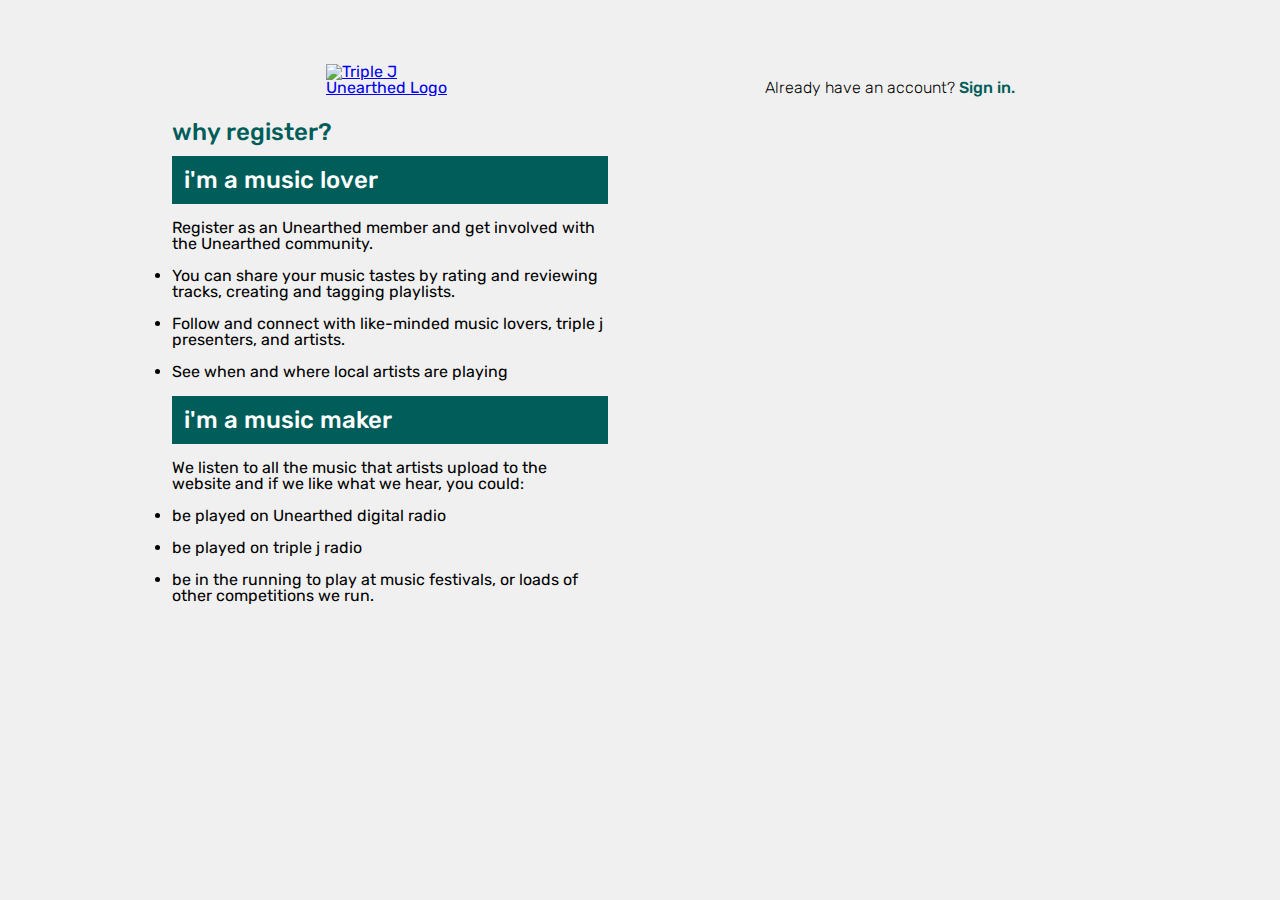
==== onboard-1.html @ 3b94a608 "moved sign in text below form" ====
<!DOCTYPE html>
<html>

<head>
    <!-- Meta tags-->
    <meta charset="utf-8">
    <meta name="viewport" content="width=device-width, initial-scale=1.0, minimum-scale=1.0">
    <meta name="designer" content="Anthony Yip">
    <!-- Required imported CSS files -->

    <!-- Reset CSS styles-->
    <link rel="stylesheet" href="css/reset.css" />
    <!-- Main CSS file -->
    <link rel="stylesheet" href="css/styles.css" />
    <!-- Load an icon library to show a hamburger menu (bars) on small screens -->
    <link rel="stylesheet" href="https://cdnjs.cloudflare.com/ajax/libs/font-awesome/4.7.0/css/font-awesome.min.css">
    <!-- Title -->
    <title>Triple J Unearthed Sign Up</title>

</head>

<body class="container" id="form-body">
    <div class="onboard_info">
        <a href="index.html"><img src="img/Logo_B_1.png" alt="Triple J Unearthed Logo" class="img-logo"></a>
        <h1 class="info_h1">why register?</h1>
        <h2 class="info_h2">i'm a music lover</h2>
        <p>Register as an Unearthed member and get involved with the Unearthed community.</p>
        <ul>
            <li>You can share your music tastes by rating and reviewing tracks, creating and tagging playlists.</li>
            <li>Follow and connect with like-minded music lovers, triple j presenters, and artists.</li>
            <li>See when and where local artists are playing</li>
        </ul>
        <h2 class="info_h2">i'm a music maker</h2>
        <p>We listen to all the music that artists upload to the website and if we like what we hear, you could:</p>
        <ul>
            <li>be played on Unearthed digital radio</li>
            <li>be played on triple j radio</li>
            <li> be in the running to play at music festivals, or loads of other competitions we run.</li>
        </ul>
    </div>
    <div class="form_wrapper">
        <fieldset class="msf_hide">
            <h2 class="form_h2">Create your account</h2>

            <div class="form-group">
                <label for="firstname">First Name</label>
                <input type="text" id="firstname" name="firstname" placeholder="Enter your first name here">
                <div class="messages"></div>
            </div>
            <div class="form-group">
                <label for="lastname">Last Name</label>
                <input type="text" id="lastname" name="firstname" placeholder="Enter your last name here">
                <div class="messages"></div>
            </div>
            <div class="form-group">
                <label for="email">Email</label>
                <input type="email" id="email" name="email" placeholder="Enter your email here">
                <div class="messages"></div>
            </div>
            <div class="form-group">
                <label for="password">Password</label>
                <input type="password" id="password" name="password" placeholder="Enter your password here">
                <div class="messages"></div>
            </div>

            <input type="button" name="back" value="Back" onclick="msf_btn_back()">
            <input type="button" name="next" value="Next" onclick="msf_btn_next()">
            <div class="msf_bullet_o"></div>
            <div class="msf_line"></div>

        </fieldset>

        <fieldset class="msf_hide">
            <h2 class="form_h2">Your details</h2>
            <div class="form-group">
                <label for="birthdate">Date of Birth</label>
                <input type="date" name="date" placeholder="Birthdate">
            </div>
            <div class="form-group">
                <label for="gender">Gender</label>
                <select id="gender" name="gender">
                          <option value="">Choose Gender</option>
                          <option value="male">Male</option>
                          <option value="female">Female</option>
                          <option value="other">Other</option>
                        </select>
                <div class="messages"></div>
            </div>
            <div class="form-group">
                <label for="country">Country</label>
                <select id="country" name="country">
                      <option value="">Choose Country</option>
                      <option value="AF">Afghanistan</option>
                      <option value="AX">Åland Islands</option>
                      <option value="AL">Albania</option>
                      <option value="DZ">Algeria</option>
                      <option value="AS">American Samoa</option>
                      <option value="AD">Andorra</option>
                      <option value="AO">Angola</option>
                      <option value="AI">Anguilla</option>
                      <option value="AQ">Antarctica</option>
                      <option value="AG">Antigua and Barbuda</option>
                      <option value="AR">Argentina</option>
                      <option value="AM">Armenia</option>
                      <option value="AW">Aruba</option>
                      <option value="AU">Australia</option>
                      <option value="AT">Austria</option>
                      <option value="AZ">Azerbaijan</option>
                    </select>
                <div class="messages"></div>
            </div>
            <div class="form-group">
                <label for="postcode">Postcode</label>
                <input type="number" id="postcode" name="postcode" placeholder="Enter your postcode here">
                <div class="messages"></div>
            </div>
            <input type="button" name="back" value="Back" onclick="msf_btn_back()">
            <input type="button" name="next" value="Next" onclick="msf_btn_next()">
            <div class="msf_bullet_o"></div>
            <div class="msf_line"></div>
        </fieldset>

        <fieldset class="msf_hide">
            <h2 class="form_h2">Your preferences</h2>
            <div class="form-group">
                <label for="taste">Your music tastes</label>
                <input type="text" name="taste" placeholder="Enter your favourite genres here">
            </div>
            <div class="form-group">
                <label for="news">Unearthed news</label>
                <label class="checkbox-container">Add me to the newsletter
                    <input type="checkbox">
                    <span class="checkmark"></span>
                </label>
            </div>
            <input type="button" name="back" value="Back" onclick="msf_btn_back()">
            <input type="button" name="next" value="Next" onclick="msf_btn_next()">
            <input type="submit" name="submit" value="Create" onclick="">
            <div class="msf_bullet_o"></div>
            <div class="msf_line"></div>
        </fieldset>
        
        <div class="signin_p">
                <p>Already have an account? <a href="#">Sign in.</a> </p>
            </div>
    </div>


</body>

<script type="text/javascript" src="js/script.js"></script>

</html>
---- css/styles.css ----
@import url('https://fonts.googleapis.com/css?family=Rubik:300,300i,500,500i');

/* Use imported font in body */

body {
    font-family: "Rubik", sans-serif;
    background-color: #F0F0F0;
}


/* Add a black background color to the top navigation */

.topnav {
    background-color: #005D59;
    overflow: hidden;
}


/* Style the links inside the navigation bar */

.topnav a {
    float: left;
    display: block;
    color: #f2f2f2;
    text-align: center;
    padding: 14px 16px;
    text-decoration: none;
    font-size: 17px;
    transition: all 100ms ease-in-out;
}

.topnav a.topnav_right {
    float: right;
    display: block;
    color: #f2f2f2;
    text-align: center;
    padding: 14px 16px;
    text-decoration: none;
    font-size: 17px;
}


/* Change the color of links on hover */

.topnav a:hover {
    background-color: #ddd;
    color: black;
}


/* Add an active class to highlight the current page */

.topnav a.active {
    background-color: white;
    color: #005D59;
}


/* Hide the link that should open and close the topnav on small screens */

.topnav .icon {
    display: none;
}


/* cards */

.main-area {
    padding: 2em;
}

.cards p {
    margin-bottom: 0.5em;
}

.cards h2 {
    font-size: 1.25em;
}

img {
    display: block;
    border: 0;
    width: 100%;
    height: auto;
}


/* heading */

.main-area h1 {
    font-size: 2.5em;
    font-weight: 500;
    color: #005D59;
    margin-bottom: 0.5em;
    margin-top: 1em;
}


/* Flexbox */

@media screen and (min-width: 50em) {
    .outer-wrap {
        display: flex;
        flex-direction: column;
    }
    .content {
        display: flex;
        justify-content: center;
    }
    .main-area {
        flex: 0 1 auto;
        order: 1;
    }
}


/* Card Based Layout - Base styles */

.card {
    background: white;
    margin-bottom: 2em;
}

.card a {
    color: black;
    text-decoration: none;
}

.card a:hover {
    box-shadow: 3px 3px 8px hsl(0, 0%, 70%);
    transition: all 0.4s;
}

.card-content {
    padding: 1em;
}

.card-content h2 {
    margin-top: 0;
    margin-bottom: .5em;
    font-weight: 500;
}

.card-content p {
    font-size: 95%;
    font-weight: 300;
}


/* Form */


/* For the function */

.msf_hide {
    display: none;
}

.msf_show {
    display: block;
}

.msf_bullet_o {
    display: flex;
    flex-flow: row wrap;
    justify-content: center;
}

.msf_bullet_o>div {
    height: 15px;
    width: 15px;
    margin: 20px 10px;
    border-radius: 100px;
    z-index: 2;
}

.msf_bullet {
    background-color: lightgrey;
}

.msf_bullet_active {
    background-color: #005D59;
}


/* Just for decoration */

#form-body {
    background-color: #F0F0F0;
    display: flex;
    justify-content: center;
    margin-top: 2em;
    margin-bottom: 4em;
}

.msf_line {
    opacity: 0.3;
    background: lightgrey;
    height: 3px;
    width: 70px;
    display: block;
    left: 50%;
    margin: -29px auto 2em auto;
    z-index: 1;
}

.onboard_info {
    order: 1;
    flex: 0 1 auto;
    margin-top: 2em;
    padding: 2em;
    max-width: 500px;
}

.form_wrapper {
    order: 2;
    flex: 0 1 500px;
    min-width: 500px;
    border: hidden;
    margin-top: 2em;
}

.signin_p {
    display: block;
    text-align: center;
    font-weight: 300;
    margin-top: 1em;
    margin-bottom: 1em;
}

.signin_p a {
    color: #005D59;
    font-weight: 500;
    text-decoration: none;
}

.signin_p a:hover {
    color: black;
}

fieldset {
    display: flex;
    flex-flow: row wrap;
    justify-content: center;
    box-shadow: rgba(0, 0, 0, 0.1) 0px 1px 30px;
    border-radius: 10px;
    border: hidden;
    background-color: white;
    padding: 2em;
}

input {
    display: block;
    width: 100%;
    height: 20px;
    margin: 0.5em 0 1em 0;
}

.form-group input,
.form-group select {
    outline: none;
    border: 2px solid #ADADAD;
    border-radius: 10px;
    background-color: white;
    padding: 1.5em;
    text-align: center;
    transition: all 250ms ease-in-out;
    font-size: 1em;
}

.form-group input:focus,
.form-group select:focus {
    background-color: #F0F0F0;
}

input[type="button"],
input[type="submit"] {
    margin: 2em 0 1em 0;
    cursor: pointer;
    outline: none;
    border: none;
    border-radius: 10px;
    padding: 15px;
    line-height: 0px;
    color: white;
    font-size: 1.5em;
    font-weight: 500;
    padding: 1em 0 1em 0;
    background-color: #005D59;
    transition: all 150ms ease-in-out;
    box-shadow: rgba(0, 0, 0, 0.2) 0px 1px 5px;
}

input[type="button"]:hover,
input[type="submit"]:hover {
    background-color: darkgrey;
    color: white;
}

.info_h1 {
    font-weight: 500;
    font-size: 1.5em;
    color: #005D59;
    margin: 1em 0 0.5em 0;
}

.info_h2 {
    font-weight: 500;
    font-size: 1.5em;
    background-color: #005D59;
    color: white;
    padding: 0.5em;
}

.form_h2 {
    text-align: center;
    font-size: 1.5em;
    font-weight: 500;
    display: block;
    margin-bottom: 25px;
}

.img-logo {
    display: block;
    margin: -2em auto 1em auto;
    max-width: 8em;
    transition: all 150ms ease-in-out;
}

.img-logo:hover {
    opacity: 0.5;
}

.form-group label {
    display: block;
    margin-top: 3em;
    font-size: 1em;
}

.onboard_info p {
    margin: 1em 0 1em 0;
}

.onboard_info li {
    margin: 1em 0 1em 0;
    list-style: disc outside;
}


/* Flexbox stuff */


/* Media Queries */


/* When the screen is less than 60em wide, hide all links, except for the first one ("Home"). Show the link that contains should open and close the topnav (.icon) */

@media screen and (max-width: 60em) {
    .topnav a:not(:first-child) {
        display: none;
    }
    .topnav a.icon {
        float: right;
        display: block;
    }
}


/* The "responsive" class is added to the topnav with JavaScript when the user clicks on the icon. This class makes the topnav look good on small screens (display the links vertically instead of horizontally) */

@media screen and (max-width: 60em) {
    .topnav.responsive {
        position: relative;
    }
    .topnav.responsive a.icon {
        position: absolute;
        right: 0;
        top: 0;
    }
    .topnav.responsive a {
        float: none;
        display: block;
        text-align: left;
    }
}

@media screen and (min-width: 40em) {
    .cards {
        display: flex;
        flex-wrap: wrap;
        justify-content: space-between;
        margin-top: -1em;
    }
    .card {
        display: flex;
        flex: 0 1 calc(50% - .5em);
        margin-bottom: 1em;
    }
}

@media screen and (max-width: 39.9em) {
    .main-area {
        padding: 0em;
    }
    .card {
        margin-bottom: 0em;
    }
}

@media screen and (min-width: 60em) {
    .cards {
        margin-top: inherit;
    }
    .card {
        flex: 0 1 calc(33% - 1em);
        margin-bottom: 2em;
    }
}
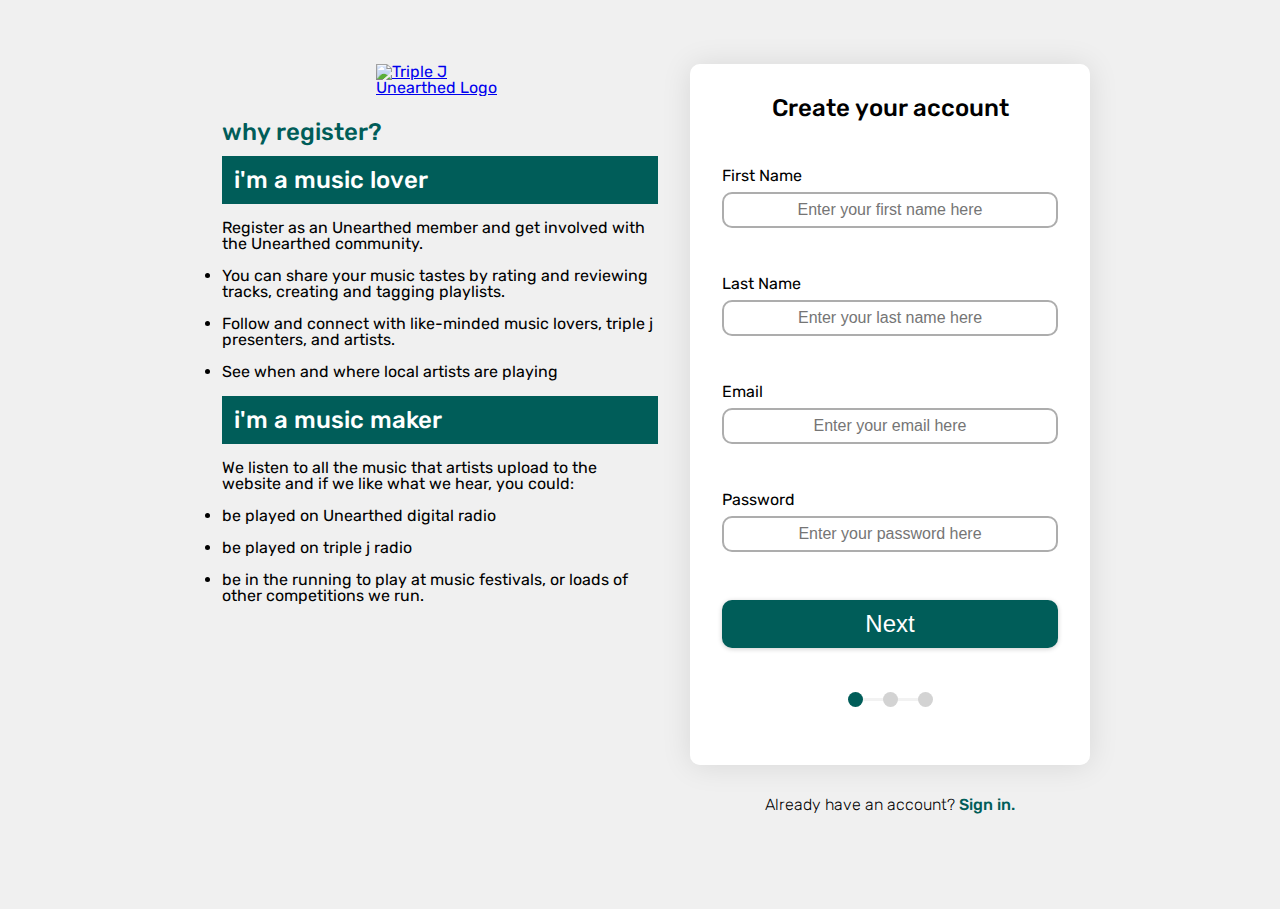
==== commit da543cd8: "submit to endpoint, endpoint page" ====
--- a/onboard-1.html
+++ b/onboard-1.html
@@ -135,14 +135,14 @@
             </div>
             <input type="button" name="back" value="Back" onclick="msf_btn_back()">
             <input type="button" name="next" value="Next" onclick="msf_btn_next()">
-            <input type="submit" name="submit" value="Create" onclick="">
+            <input type="submit" name="submit" value="Create" onclick="endpoint()">
             <div class="msf_bullet_o"></div>
             <div class="msf_line"></div>
         </fieldset>
-        
+
         <div class="signin_p">
-                <p>Already have an account? <a href="#">Sign in.</a> </p>
-            </div>
+            <p>Already have an account? <a href="#">Sign in.</a> </p>
+        </div>
     </div>
 
 
@@ -150,4 +150,4 @@
 
 <script type="text/javascript" src="js/script.js"></script>
 
-</html>
+</html>--- a/css/styles.css
+++ b/css/styles.css
@@ -1,17 +1,17 @@
-@import url('https://fonts.googleapis.com/css?family=Rubik:300,300i,500,500i');
+@import url("https://fonts.googleapis.com/css?family=Rubik:300,300i,500,500i");
 
 /* Use imported font in body */
 
 body {
     font-family: "Rubik", sans-serif;
-    background-color: #F0F0F0;
-}
-
-
-/* Add a black background color to the top navigation */
+    background-color: #f0f0f0;
+}
+
+
+/* Add a dark green background color to the top navigation */
 
 .topnav {
-    background-color: #005D59;
+    background-color: #005d59;
     overflow: hidden;
 }
 
@@ -52,7 +52,7 @@
 
 .topnav a.active {
     background-color: white;
-    color: #005D59;
+    color: #005d59;
 }
 
 
@@ -90,7 +90,7 @@
 .main-area h1 {
     font-size: 2.5em;
     font-weight: 500;
-    color: #005D59;
+    color: #005d59;
     margin-bottom: 0.5em;
     margin-top: 1em;
 }
@@ -137,7 +137,7 @@
 
 .card-content h2 {
     margin-top: 0;
-    margin-bottom: .5em;
+    margin-bottom: 0.5em;
     font-weight: 500;
 }
 
@@ -179,18 +179,17 @@
 }
 
 .msf_bullet_active {
-    background-color: #005D59;
+    background-color: #005d59;
 }
 
 
 /* Just for decoration */
 
 #form-body {
-    background-color: #F0F0F0;
+    background-color: #f0f0f0;
     display: flex;
     justify-content: center;
-    margin-top: 2em;
-    margin-bottom: 4em;
+    margin: 2em 2em 4em 2em;
 }
 
 .msf_line {
@@ -214,8 +213,8 @@
 
 .form_wrapper {
     order: 2;
-    flex: 0 1 500px;
-    min-width: 500px;
+    flex: 0 1 400px;
+    min-width: 400px;
     border: hidden;
     margin-top: 2em;
 }
@@ -224,12 +223,12 @@
     display: block;
     text-align: center;
     font-weight: 300;
-    margin-top: 1em;
-    margin-bottom: 1em;
+    margin-top: 2em;
+    margin-bottom: 2em;
 }
 
 .signin_p a {
-    color: #005D59;
+    color: #005d59;
     font-weight: 500;
     text-decoration: none;
 }
@@ -259,10 +258,10 @@
 .form-group input,
 .form-group select {
     outline: none;
-    border: 2px solid #ADADAD;
+    border: 2px solid #adadad;
     border-radius: 10px;
     background-color: white;
-    padding: 1.5em;
+    padding: 1em 0 1em 0;
     text-align: center;
     transition: all 250ms ease-in-out;
     font-size: 1em;
@@ -270,7 +269,7 @@
 
 .form-group input:focus,
 .form-group select:focus {
-    background-color: #F0F0F0;
+    background-color: #f0f0f0;
 }
 
 input[type="button"],
@@ -286,7 +285,7 @@
     font-size: 1.5em;
     font-weight: 500;
     padding: 1em 0 1em 0;
-    background-color: #005D59;
+    background-color: #005d59;
     transition: all 150ms ease-in-out;
     box-shadow: rgba(0, 0, 0, 0.2) 0px 1px 5px;
 }
@@ -300,14 +299,14 @@
 .info_h1 {
     font-weight: 500;
     font-size: 1.5em;
-    color: #005D59;
+    color: #005d59;
     margin: 1em 0 0.5em 0;
 }
 
 .info_h2 {
     font-weight: 500;
     font-size: 1.5em;
-    background-color: #005D59;
+    background-color: #005d59;
     color: white;
     padding: 0.5em;
 }
@@ -347,6 +346,137 @@
 }
 
 
+/* Customize the checkbox label (the checkbox-container) */
+
+.checkbox-container {
+    display: block;
+    position: relative;
+    padding-left: 2.5em;
+    margin-bottom: 2em;
+    cursor: pointer;
+    font-size: 22px;
+    user-select: none;
+    line-height: 1.9em;
+}
+
+
+/* Hide the browser's default checkbox */
+
+.checkbox-container input {
+    position: absolute;
+    opacity: 0;
+    cursor: pointer;
+    height: 0;
+    width: 0;
+}
+
+
+/* Create a custom checkbox */
+
+.checkmark {
+    position: absolute;
+    top: 0;
+    left: 0;
+    height: 25px;
+    width: 25px;
+    background-color: white;
+    border: 2px solid #adadad;
+    border-radius: 10px;
+}
+
+
+/* On mouse-over, add a grey background color */
+
+.checkbox-container:hover input~.checkmark {
+    background-color: lightgrey;
+}
+
+
+/* When the checkbox is checked, add a green background */
+
+.checkbox-container input:checked~.checkmark {
+    background-color: #005d59;
+}
+
+
+/* Create the checkmark/indicator (hidden when not checked) */
+
+.checkmark:after {
+    content: "";
+    position: absolute;
+    display: none;
+}
+
+
+/* Show the checkmark when checked */
+
+.checkbox-container input:checked~.checkmark:after {
+    display: block;
+}
+
+
+/* Style the checkmark/indicator */
+
+.checkbox-container .checkmark:after {
+    left: 9px;
+    top: 5px;
+    width: 5px;
+    height: 10px;
+    border: solid white;
+    border-width: 0 3px 3px 0;
+    transform: rotate(45deg);
+}
+
+
+/* Endpoint page content */
+
+.content-endpoint {
+    display: flex;
+    align-items: center;
+    justify-content: center;
+    flex-direction: column;
+}
+
+.banner {
+    border: 2px solid grey;
+    display: flex;
+    justify-content: flex-start;
+    flex-direction: row;
+    max-width: 1000px;
+    background-color: white;
+}
+
+.profile-img {
+    max-width: 200px;
+}
+
+.profile-text {
+    display: flex;
+    flex-direction: row;
+    justify-content: space-between;
+    align-items: flex-end;
+}
+
+.profile-info {
+    display: flex;
+    flex-direction: column;
+    justify-content: flex-end;
+    color: #005d59;
+    font-weight: 500;
+}
+
+.profile-actions {
+    color: #005d59;
+    font-weight: 500;
+    text-decoration: none;
+    margin: 0 0.75em;
+}
+
+.profile-actions:hover {
+    color: black;
+}
+
+
 /* Flexbox stuff */
 
 
@@ -354,6 +484,12 @@
 
 
 /* When the screen is less than 60em wide, hide all links, except for the first one ("Home"). Show the link that contains should open and close the topnav (.icon) */
+
+
+/* The "responsive" class is added to the topnav with JavaScript when the user clicks on the icon. This class makes the topnav look good on small screens (display the links vertically instead of horizontally) */
+
+
+/* Adjust form to fit entire screen when screen size below 60em */
 
 @media screen and (max-width: 60em) {
     .topnav a:not(:first-child) {
@@ -363,12 +499,6 @@
         float: right;
         display: block;
     }
-}
-
-
-/* The "responsive" class is added to the topnav with JavaScript when the user clicks on the icon. This class makes the topnav look good on small screens (display the links vertically instead of horizontally) */
-
-@media screen and (max-width: 60em) {
     .topnav.responsive {
         position: relative;
     }
@@ -381,6 +511,13 @@
         float: none;
         display: block;
         text-align: left;
+    }
+    #form-body {
+        flex-direction: column;
+    }
+    .onboard_info {
+        max-width: 100%;
+        padding: 0 0 0 0;
     }
 }
 
@@ -393,7 +530,7 @@
     }
     .card {
         display: flex;
-        flex: 0 1 calc(50% - .5em);
+        flex: 0 1 calc(50% - 0.5em);
         margin-bottom: 1em;
     }
 }
@@ -405,6 +542,22 @@
     .card {
         margin-bottom: 0em;
     }
+    #form-body {
+        flex-direction: column;
+    }
+    .onboard_info *:not(:first-child) {
+        max-width: 100%;
+        padding: 2em 0 0 0;
+        display: none;
+    }
+    fieldset {
+        box-shadow: none;
+        padding: 0;
+        background-color: transparent;
+    }
+    .form_wrapper {
+        min-width: 0;
+    }
 }
 
 @media screen and (min-width: 60em) {
@@ -415,4 +568,4 @@
         flex: 0 1 calc(33% - 1em);
         margin-bottom: 2em;
     }
-}
+}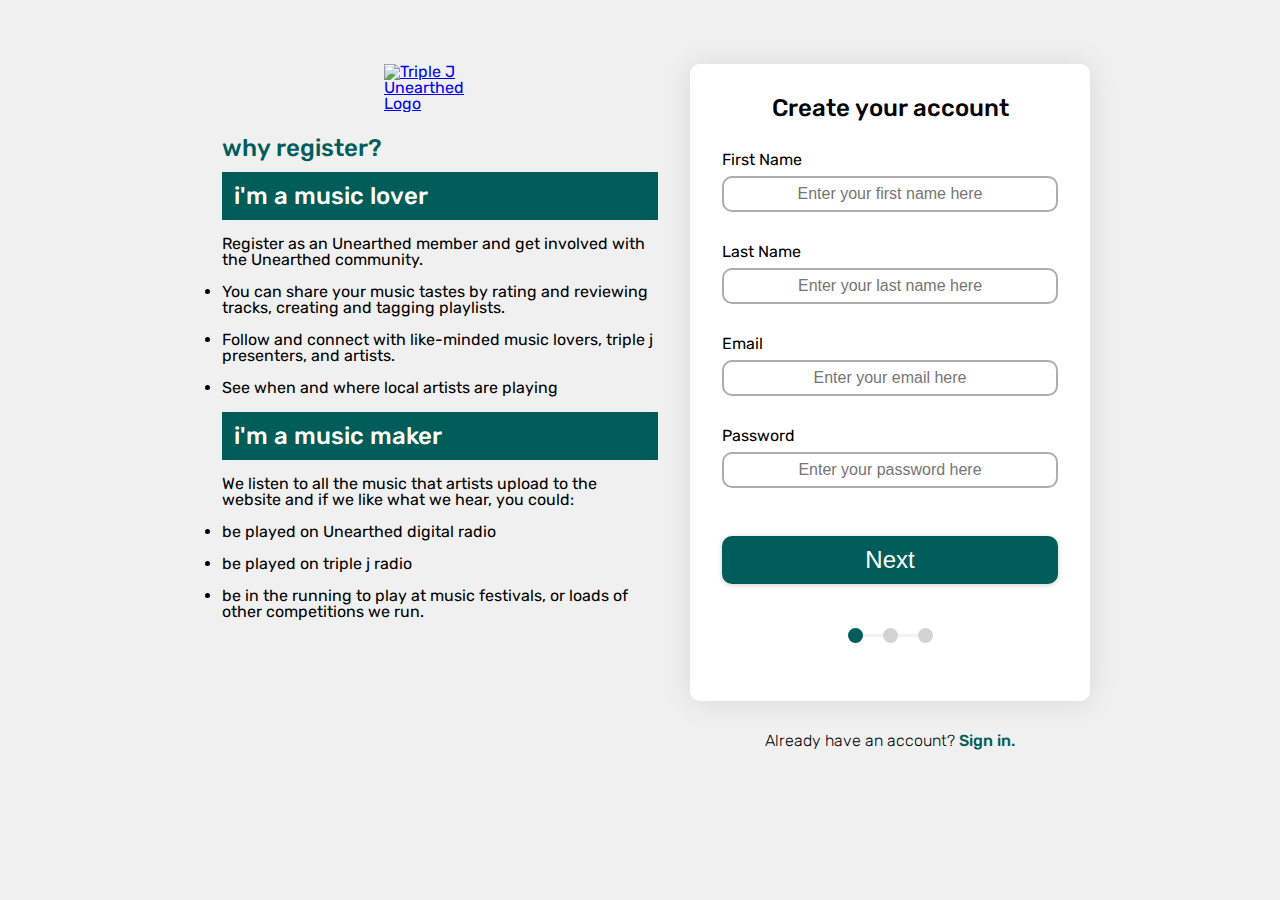
==== commit 5742296c: "localstorage endpoint" ====
--- a/onboard-1.html
+++ b/onboard-1.html
@@ -49,7 +49,7 @@
             </div>
             <div class="form-group">
                 <label for="lastname">Last Name</label>
-                <input type="text" id="lastname" name="firstname" placeholder="Enter your last name here">
+                <input type="text" id="lastname" name="lastname" placeholder="Enter your last name here">
                 <div class="messages"></div>
             </div>
             <div class="form-group">
@@ -79,7 +79,7 @@
             <div class="form-group">
                 <label for="gender">Gender</label>
                 <select id="gender" name="gender">
-                          <option value="">Choose Gender</option>
+                          <option value="unspecified">Choose Gender</option>
                           <option value="male">Male</option>
                           <option value="female">Female</option>
                           <option value="other">Other</option>
@@ -107,6 +107,11 @@
                       <option value="AT">Austria</option>
                       <option value="AZ">Azerbaijan</option>
                     </select>
+                <div class="messages"></div>
+            </div>
+            <div class="form-group">
+                <label for="city">City</label>
+                <input type="text" id="city" name="city" placeholder="Enter your city here">
                 <div class="messages"></div>
             </div>
             <div class="form-group">
--- a/css/styles.css
+++ b/css/styles.css
@@ -39,10 +39,21 @@
     font-size: 17px;
 }
 
+#sign_up {
+    color: #005d59;
+    background-color: white;
+    border-radius: 10px;
+}
+
 
 /* Change the color of links on hover */
 
 .topnav a:hover {
+    background-color: #ddd;
+    color: black;
+}
+
+#sign_up:hover {
     background-color: #ddd;
     color: black;
 }
@@ -316,13 +327,13 @@
     font-size: 1.5em;
     font-weight: 500;
     display: block;
-    margin-bottom: 25px;
+    margin-bottom: 1em;
 }
 
 .img-logo {
     display: block;
     margin: -2em auto 1em auto;
-    max-width: 8em;
+    max-width: 7em;
     transition: all 150ms ease-in-out;
 }
 
@@ -332,7 +343,7 @@
 
 .form-group label {
     display: block;
-    margin-top: 3em;
+    margin-top: 2em;
     font-size: 1em;
 }
 
@@ -354,7 +365,7 @@
     padding-left: 2.5em;
     margin-bottom: 2em;
     cursor: pointer;
-    font-size: 22px;
+    font-size: 1em;
     user-select: none;
     line-height: 1.9em;
 }
@@ -428,41 +439,64 @@
 }
 
 
-/* Endpoint page content */
-
-.content-endpoint {
+/* Endpoint page styling */
+
+.outer-wrap-endpoint {
     display: flex;
     align-items: center;
     justify-content: center;
     flex-direction: column;
 }
 
+.content-endpoint {
+    width: 100%;
+    max-width: 900px;
+    margin-bottom: 4em;
+}
+
+.window {
+    border: 2px solid #adadad;
+    background-color: white;
+    box-shadow: 3px 3px 8px hsl(0, 0%, 70%);
+    width: 100%;
+    max-width: 900px;
+}
+
 .banner {
-    border: 2px solid grey;
-    display: flex;
-    justify-content: flex-start;
+    display: flex;
+    justify-content: space-between;
     flex-direction: row;
-    max-width: 1000px;
-    background-color: white;
-}
-
-.profile-img {
-    max-width: 200px;
-}
-
-.profile-text {
+    flex: 1 1 auto;
+}
+
+.banner-left {
     display: flex;
     flex-direction: row;
     justify-content: space-between;
     align-items: flex-end;
 }
 
+.profile-img {
+    max-width: 200px;
+}
+
 .profile-info {
     display: flex;
     flex-direction: column;
     justify-content: flex-end;
     color: #005d59;
     font-weight: 500;
+    color: white;
+    align-items: flex-start;
+    margin: 1em;
+}
+
+.profile-action-group {
+    display: flex;
+    flex-direction: row;
+    justify-content: space-between;
+    align-items: flex-end;
+    margin: 1em;
 }
 
 .profile-actions {
@@ -474,6 +508,50 @@
 
 .profile-actions:hover {
     color: black;
+}
+
+.profile-name {
+    font-size: 2em;
+    background-color: #005d59;
+    margin-bottom: 0.1em;
+    padding: 0.1em 0.2em 0.1em 0.2em;
+}
+
+.profile-location {
+    font-size: 1.5em;
+    background-color: #005d59;
+    padding: 0.1em 0.2em 0.1em 0.2em;
+}
+
+.window-msg {
+    display: flex;
+    flex-direction: column;
+    justify-content: flex-start;
+    align-content: flex-start;
+    padding: 1em;
+    line-height: 1.6;
+    margin: 2em 0;
+    color: black;
+    font-weight: 500;
+}
+
+.window-content {
+    display: flex;
+    flex-direction: column;
+    justify-content: flex-start;
+    align-content: flex-start;
+    padding: 1em;
+    line-height: 1.6;
+    margin: 1em 0;
+    color: black;
+    font-weight: 500;
+}
+
+.heading-window {
+    font-size: 2em;
+    font-weight: 500;
+    color: #005d59;
+    margin-top: 1.5em;
 }
 
 
@@ -518,6 +596,9 @@
     .onboard_info {
         max-width: 100%;
         padding: 0 0 0 0;
+    }
+    .heading-window {
+        margin: 1.5em 1em 0 1em;
     }
 }
 
@@ -558,6 +639,28 @@
     .form_wrapper {
         min-width: 0;
     }
+    .img-logo {
+        margin: -2em auto 0 auto;
+    }
+    .banner {
+        flex-direction: column;
+    }
+    .heading-window {
+        display: flex;
+        justify-content: center;
+    }
+    .window-msg {
+        text-align: center;
+        justify-content: center;
+    }
+    .window-content {
+        text-align: center;
+        justify-content: center;
+    }
+    .banner-left {
+        flex-direction: column;
+        align-items: center;
+    }
 }
 
 @media screen and (min-width: 60em) {
